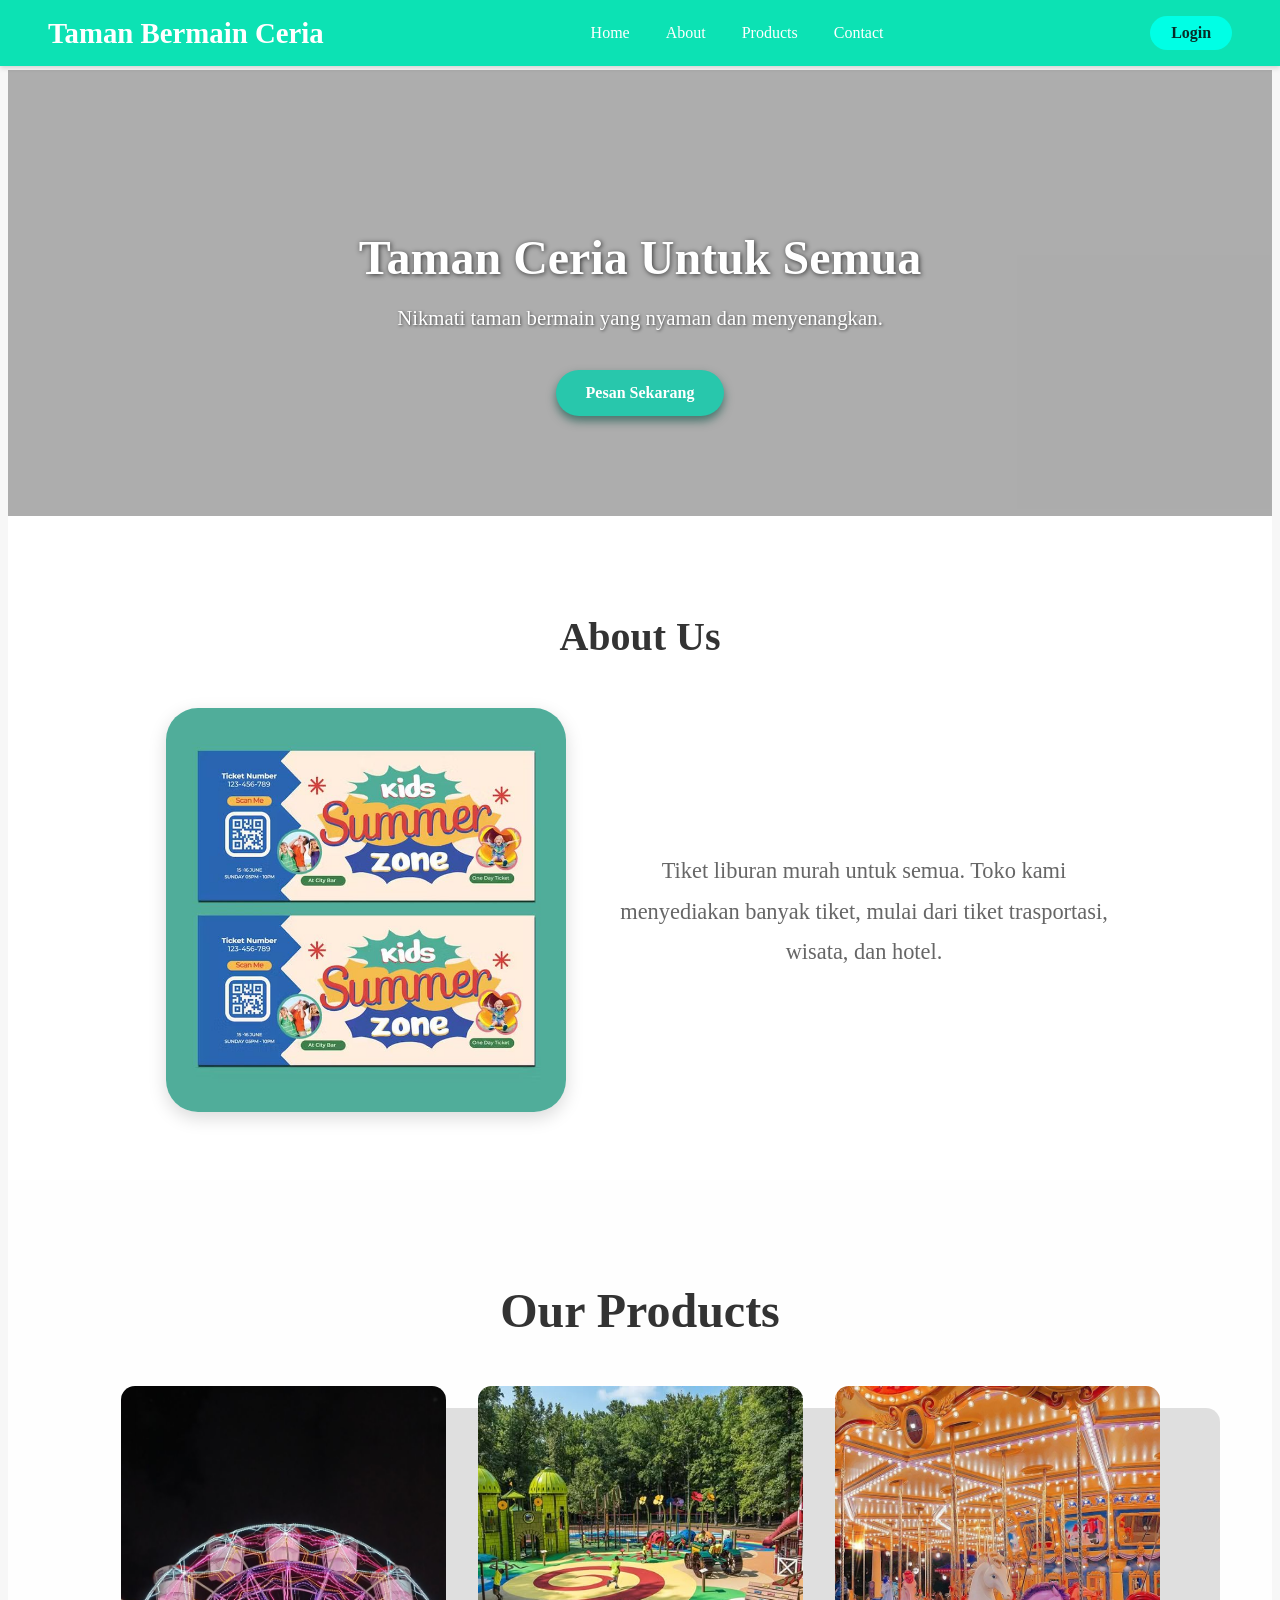
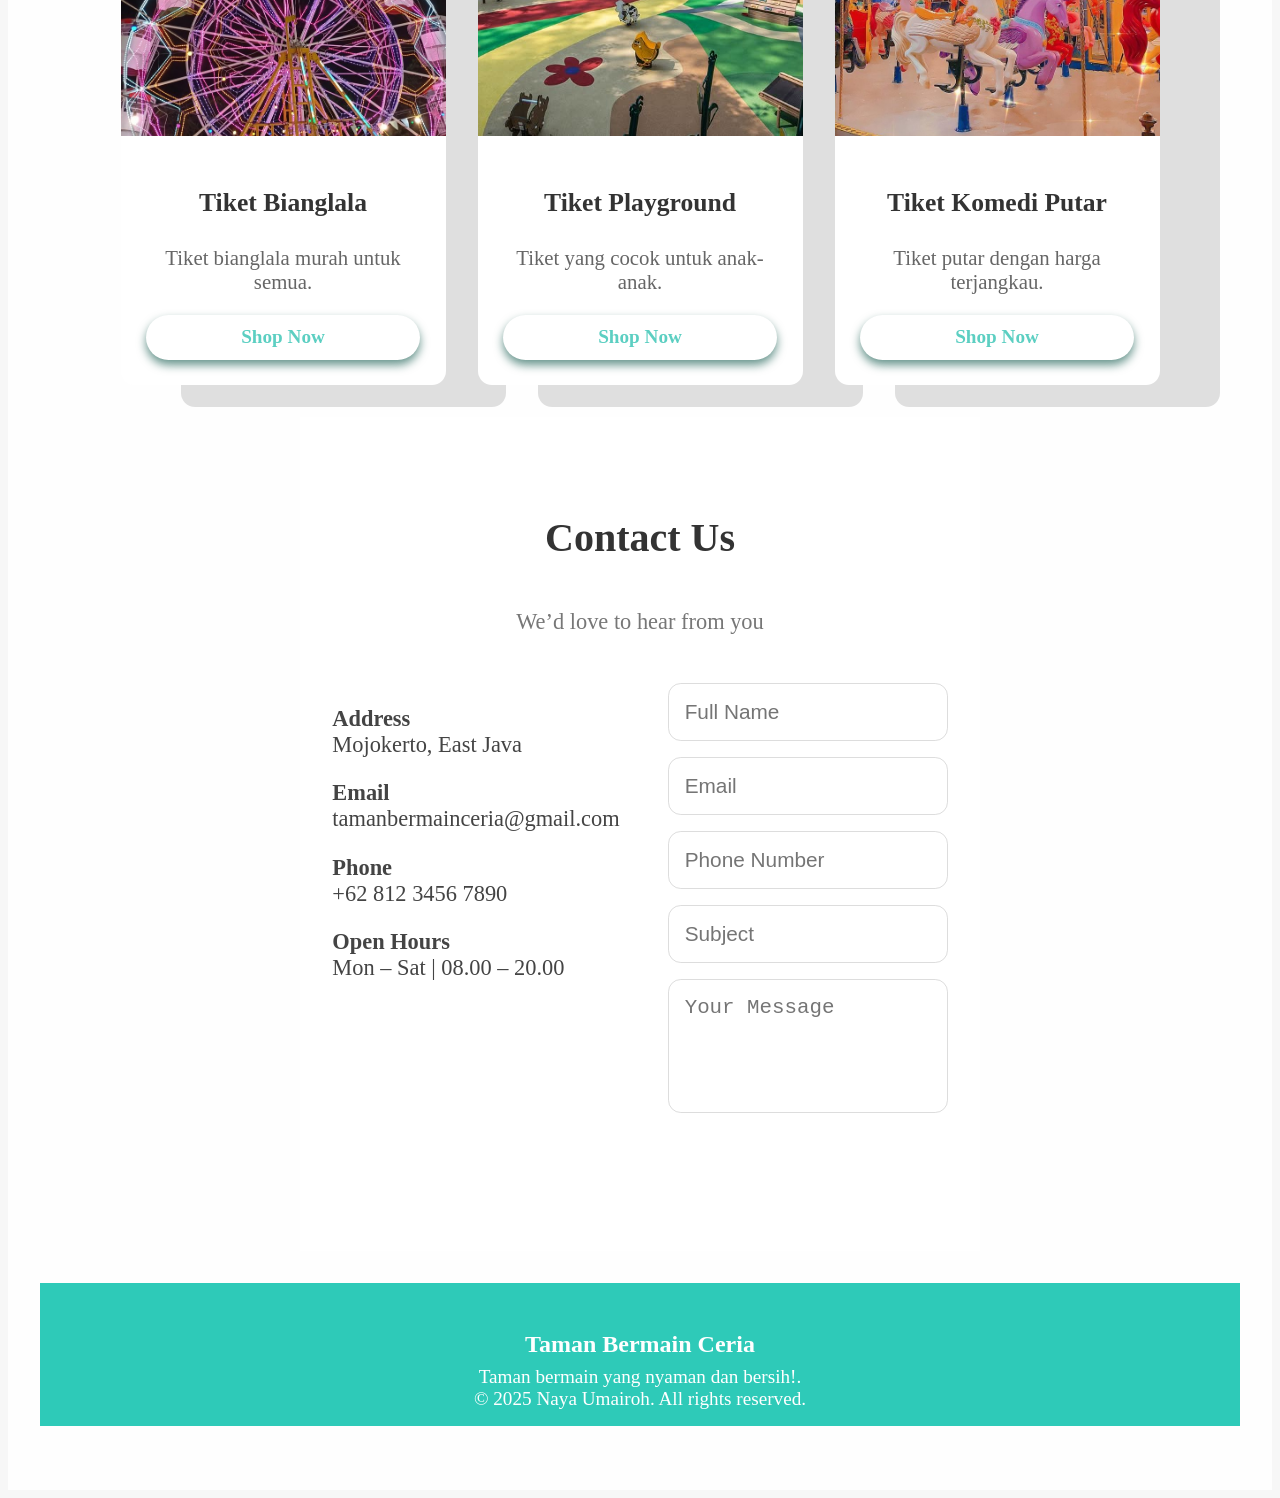
==== index.html @ 051efe82 "Add files via upload" ====
<!DOCTYPE html>
<html lang="id">
<head>
    <meta charset="UTF-8" />
    <meta name="viewport" content="width=device-width, initial-scale=1" />
    <title>Taman Bermain Ceria</title>
    <link rel="stylesheet" href="style.css" />
</head>
<body>

    <!-- NAVBAR -->
    <header class="navbar">
      <div class="logo">Taman Bermain Ceria</div>
      <nav class="nav-menu">
        <a href="#home">Home</a>
        <a href="#about">About</a>
        <a href="#products">Products</a>
        <a href="#contact">Contact</a>
      </nav>
      <a href="#login" class="btn-login">Login</a>
    </header>


    <!-- HERO / LANDING -->
    <section class="hero" id="home">
        <h1>Taman Ceria Untuk Semua</h1>
        <p>Nikmati taman bermain yang nyaman dan menyenangkan.</p>
        <a href="#" class="btn">Pesan Sekarang</a>
    </section>

    

    <!-- ABOUT -->
<section class="about" id="about">
  <h2>About Us</h2>

  <div class="about-container">
    <!-- GAMBAR -->
    <div class="about-image">
      <img src="tiket.jpg" >
    </div>

    <!-- TEKS -->
    <div class="about-text">
      <p>
        Tiket liburan murah untuk semua. Toko kami menyediakan banyak tiket, mulai dari tiket
    trasportasi, wisata, dan hotel. </p>
    </div>
  </div>
</section>


<section class="products" id="products">
  <h2>Our Products</h2>

  <div class="card-container">
    <div class="card">
      <img src="Biang lala.jpg" alt="Crimson Romance">
      <div class="card-content">
        <h3>Tiket Bianglala</h3>
        <p>Tiket bianglala murah untuk semua.</p>
        <a href="#contact" class="btn">Shop Now</a>
      </div>
    </div>

    
    <div class="card">
      <img src="play.jpg" alt="Lily Elegance">
      <div class="card-content">
        <h3>Tiket Playground </h3>
        <p>Tiket yang cocok untuk anak-anak.</p>
        <a href="#contact" class="btn">Shop Now</a>
      </div>
    </div>

    
    <div class="card">
      <img src="kuda.jpg" alt="Pink Petal Bliss">
      <div class="card-content">
        <h3>Tiket Komedi Putar </h3>
        <p>Tiket putar dengan harga terjangkau.</p>
        <a href="#contact" class="btn">Shop Now</a>
      </div>
    </div>

<section class="contact" id="contact">
  <h2>Contact Us</h2>
  <p class="subtitle">We’d love to hear from you</p>

  <div class="contact-container">

    <!-- Info -->
    <div class="contact-info">
      <p><strong>Address</strong><br>Mojokerto, East Java</p>
      <p><strong>Email</strong><br>tamanbermainceria@gmail.com</p>
      <p><strong>Phone</strong><br>+62 812 3456 7890</p>
      <p><strong>Open Hours</strong><br>Mon – Sat | 08.00 – 20.00</p>
    </div>

    <!-- Form -->
<form class="contact-form">
  <input type="text" name="fullname" placeholder="Full Name" required>
  <input type="email" name="email" placeholder="Email" required>
  <input type="tel" name="phone" placeholder="Phone Number">
  <input type="text" name="subject" placeholder="Subject" required>
  <textarea name="message" placeholder="Your Message" required></textarea>
  <button type="submit">Send Message</button>
</form>
  </div>
</section>

<!-- FOOTER -->
<footer class="footer">
  <div class="footer-content">
    <h4>Taman Bermain Ceria</h4>
    <p>Taman bermain yang nyaman dan bersih!.</p>
  </div>

  <p class="copyright">
    © 2025 Naya Umairoh. All rights reserved.
  </p>
</footer>

</body>
</html>
---- style.css ----
Reset dasar dan font */
* {
  margin: 0;
  padding: 0;
  box-sizing: border-box;
}

body {
  font-family: 'Times New Roman', Arial, sans-serif;
  text-align: center;
  background-color: #f7f7f7;
  color: #333;
}

/* NAVBAR */
.navbar {
  position: fixed;
  top: 0; left: 0; right: 0;
  background-color: #0ce2b4;
  display: flex;
  align-items: center;
  justify-content: space-between;
  padding: 1rem 3rem;
  box-shadow: 0 2px 5px rgba(0,0,0,0.15);
  z-index: 999;
}

.logo {
  color: white;
  font-weight: 700;
  font-size: 1.8rem;
}

.nav-menu a {
  color: white;
  text-decoration: none;
  margin: 0 1rem;
  font-weight: 500;
  font-size: 1rem;
  transition: color 0.3s ease;
}

.nav-menu a:hover {
  color:#151817;
}

.btn-login {
  background-color: #00ffe5;
  color: #090a09dc;
  padding: 0.5rem 1.3rem;
  border-radius: 25px;
  font-weight: 600;
  text-decoration: none;
  transition: background-color 0.3s ease, color 0.3s ease;
}

.btn-login:hover {
  background-color: #0d1110;
  color: white;
}

/* ================= ABOUT ================= */
.about{
  padding: 4rem 6%;
  background: #fff;
}

.about h2{
  text-align: center;
  font-size: 2.5rem;
  margin-bottom: 3rem;
}

.about-container{
  display: flex;
  justify-content: center;
  align-items: center;
  gap: 3rem;
  flex-wrap: wrap;
}

.about-image img{
  width: 100%;
  max-width: 400px;
  border-radius: 2rem;
  box-shadow: 0 6px 18px rgba(0,0,0,0.15);
}

.about-text{
  max-width: 500px;
}

.about-text p{
  font-size: 1.4rem;
  color: #666;
  line-height: 1.8;
}


/* HERO */
.hero {
  margin-top: 70px; /* supaya tidak tertutup navbar */
  background-image: url("https://images.unsplash.com/photo-1508804185872-d7badad00f7d");
  background-size: cover;
  background-position: center;
  color: white;
  padding: 120px 20px 100px;
  box-shadow: inset 0 0 0 1000px rgba(0,0,0,0.3);
}

.hero h1 {
  font-size: 3rem;
  margin-bottom: 1rem;
  font-weight: 700;
  text-shadow: 1px 1px 5px rgba(0,0,0,0.7);
}

.hero p {
  font-size: 1.3rem;
  margin-bottom: 2.5rem;
  text-shadow: 1px 1px 3px rgba(0,0,0,0.6);
}

/* Tombol utama */
.btn {
  background-color: #28c7ac;
  color: white;
  padding: 14px 30px;
  border-radius: 30px;
  font-weight: 600;
  text-decoration: none;
  box-shadow: 0 5px 10px rgba(0,77,64,0.6);
  transition: background-color 0.3s ease;
  display: inline-block;
}

.btn:hover {
  background-color: #daece7;
}

/* FEATURES */
.features {
  background-color: white;
  padding: 60px 20px;
  display: flex;
  justify-content: center;
  gap: 2rem;
  flex-wrap: wrap;
}

.box {
  background-color: #e0f2f1;
  border-radius: 12px;
  padding: 30px 20px;
  width: 280px;
  box-shadow: 0 4px 10px rgba(0,0,0,0.1);
  transition: transform 0.3s ease;
}

.box:hover {
  transform: translateY(-8px);
}

.box h3 {
  font-size: 1.5rem;
  margin-bottom: 1rem;
  color: #004d40;
}

.box p {
  font-size: 1rem;
  color: #00695c;
}

/* CTA */
.cta {
  background-color: #004d40;
  color: white;
  padding: 60px 20px;
}

.cta h2 {
  font-size: 2.5rem;
  margin-bottom: 1rem;
}

.cta p {
  font-size: 1.2rem;
  margin-bottom: 2rem;
  max-width: 500px;
  margin-left: auto;
  margin-right: auto;
}

/* ================= PRODUCTS ================= */
.products{
  padding: 4rem 2rem;
  background: #fefefe;
  text-align: center;
}

.products h2{
  font-size: 3rem;
  margin-bottom: 3rem;
}

.card-container{
  display: flex;
  justify-content: center;
  flex-wrap: wrap;
  gap: 2rem;
}

.card{
  width: 325px;
  background: #fff;
  border-radius: 14px;
  overflow: hidden;
  display: flex;
  flex-direction: column;
  box-shadow: 60px 22px rgba(0,0,0,0.12);
  transition: transform 0.2s ease, box-shadow 0.2s ease;
}

.card:hover{
  transform: translateY(-5px);
  box-shadow: 0 12px 28px rgba(0,0,0,0.18);
}

.card img{
  width: 100%;
  height: 350px;
  object-fit: cover;
}

.card-content{
  padding: 1.6rem;
  display: flex;
  flex-direction: column;
  flex: 1;
}

.card-content h3{
  font-size: 1.6rem;
  margin-bottom: 0.5rem;
}

.card-content p{
  font-size: 1.3rem;
  color: #666;
  flex-grow: 1;
}

.card-content .btn{
  margin-top: auto;
  background: var(--pink);
  color: #5ccfc2;
  padding: 0.7rem 1.8rem;
  border-radius: 999px;
  text-decoration: none;
  font-size: 1.2rem;
  transition: 0.3s;
}

.card-content .btn:hover{
  background: black;
}

/* ================= CONTACT ================= */
.contact{
  padding: 4rem 2rem;
  background: #fff;
  text-align: center;
}

.contact h2{
  font-size: 2.5rem;
}

.subtitle{
  font-size: 1.4rem;
  color: #777;
  margin-bottom: 3rem;
}

.contact-container{
  display: flex;
  justify-content: center;
  gap: 3rem;
  flex-wrap: wrap;
}

.contact-info{
  text-align: left;
  font-size: 1.4rem;
  color: #444;
}

.contact-info p{
  margin-bottom: 1.2rem;
}

.contact-form{
  display: flex;
  flex-direction: column;
  width: 280px;
}

.contact-form input,
.contact-form textarea{
  padding: 1rem;
  margin-bottom: 1rem;
  border-radius: 0.8rem;
  border: 1px solid #ddd;
  font-size: 1.3rem;
}

.contact-form textarea{
  resize: none;
  height: 100px;
}

.contact-form button{
  padding: 1rem;
  background: var(--pink);
  color: white;
  border-radius: 999px;
  font-size: 1.4rem;
  border: none;
  cursor: pointer;
}

.contact-form button:hover{
  background: black;
}


.footer{
  background: #333;
  color: white;
  padding: 1.5rem 1rem;
  text-align: center;
}

.footer h4{
  font-family: 'Playfair Display', serif;
  font-size: 1.5rem;
  margin-bottom: 0.5rem;
}

.footer p{
  font-size: 1.2rem;
}

.footer{
  width: 100%;
  background-color: #2ecab8;
  color: white;
  padding: 1rem 0;
  text-align: center;
}

.footer p{
  margin: 0;
  font-size: 1rem;
}

/* ================= RESPONSIVE ================= */
@media (max-width: 768px) {
  .navbar {
    flex-wrap: wrap;
    padding: 1rem 2rem;
    align-items: center;
  }

  .logo {
    flex-basis: 100%;
    font-size: 1.8rem;
    text-align: center;
    margin: 0.5rem 0;
  }

  .nav-menu {
    flex-wrap: wrap;
    gap: 1rem;
    overflow-x: auto;
    justify-content: center;
    flex-grow: 1;
  }

  .nav-menu a {
    font-size: 1.2rem;
    white-space: nowrap;
  }

  .btn-login {
    padding: 0.5rem 1.2rem;
    font-size: 1.2rem;
    margin-top: 0.5rem;
  }
}
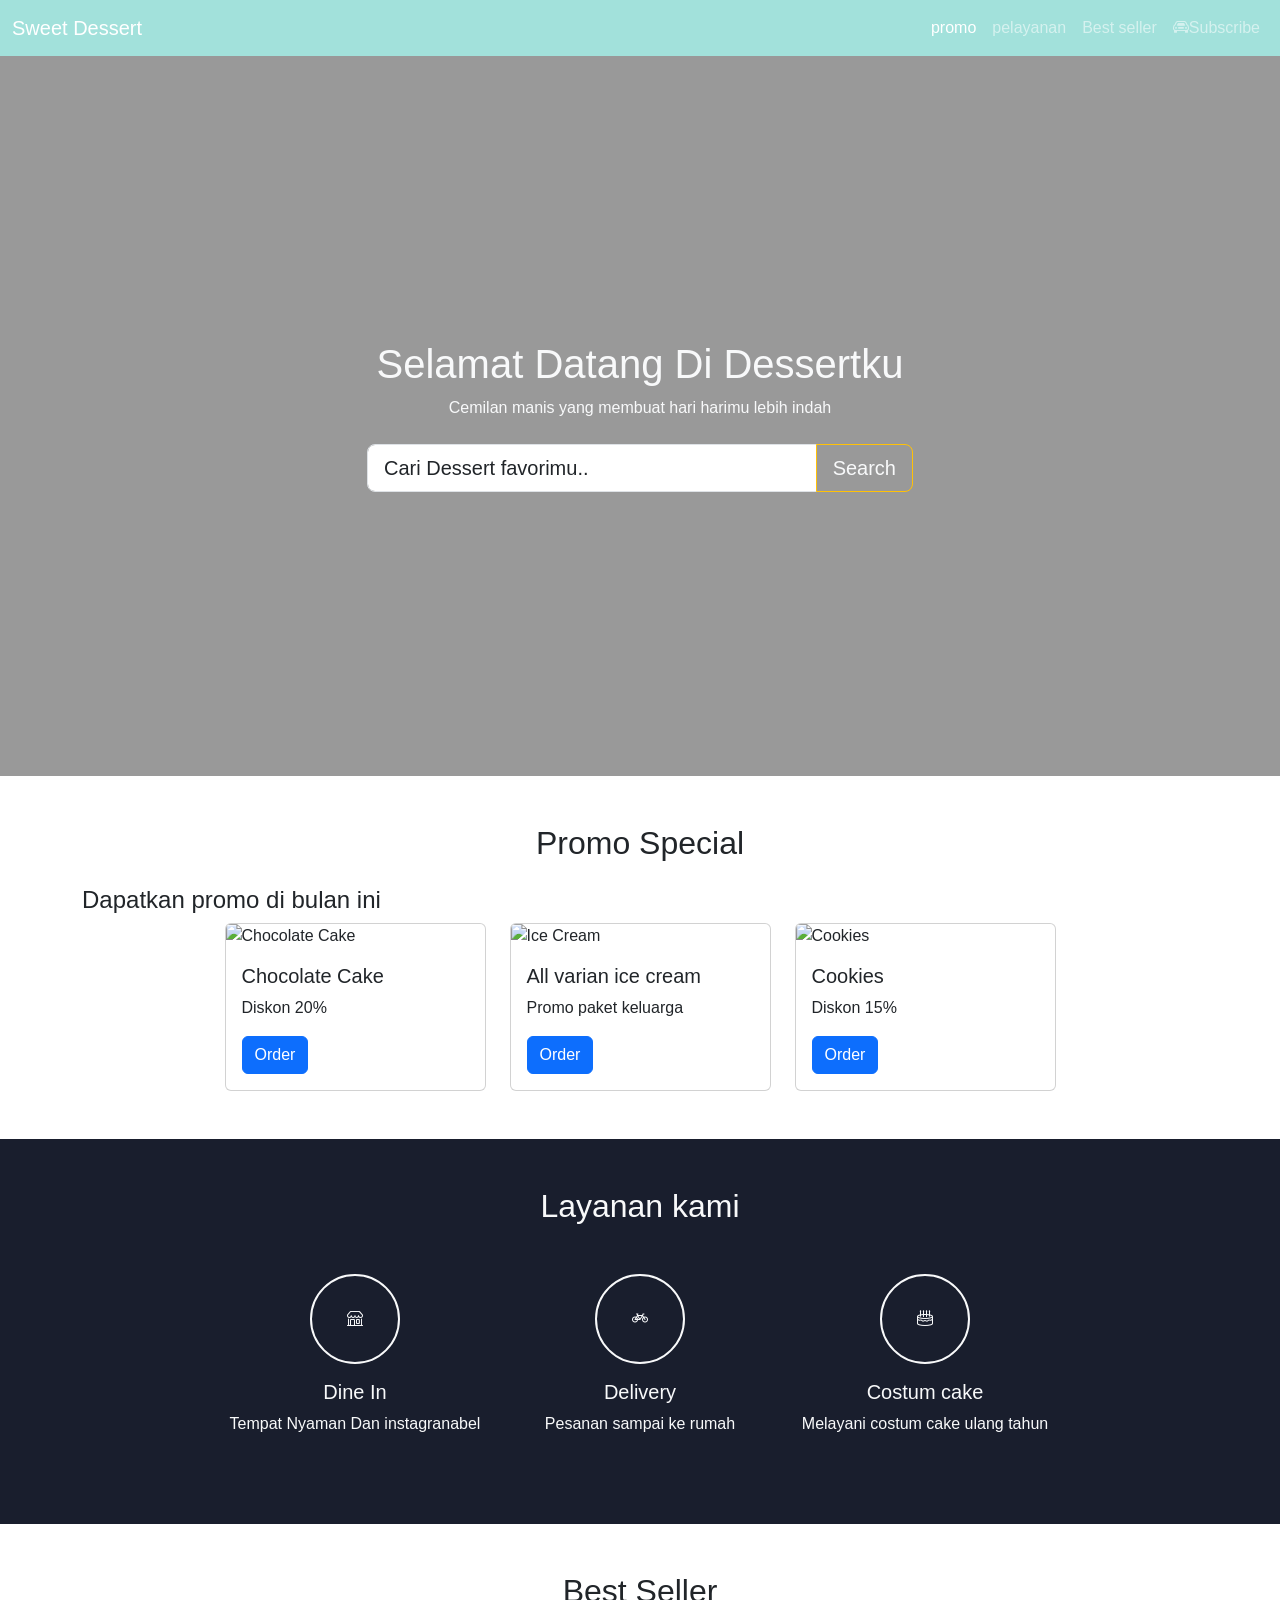
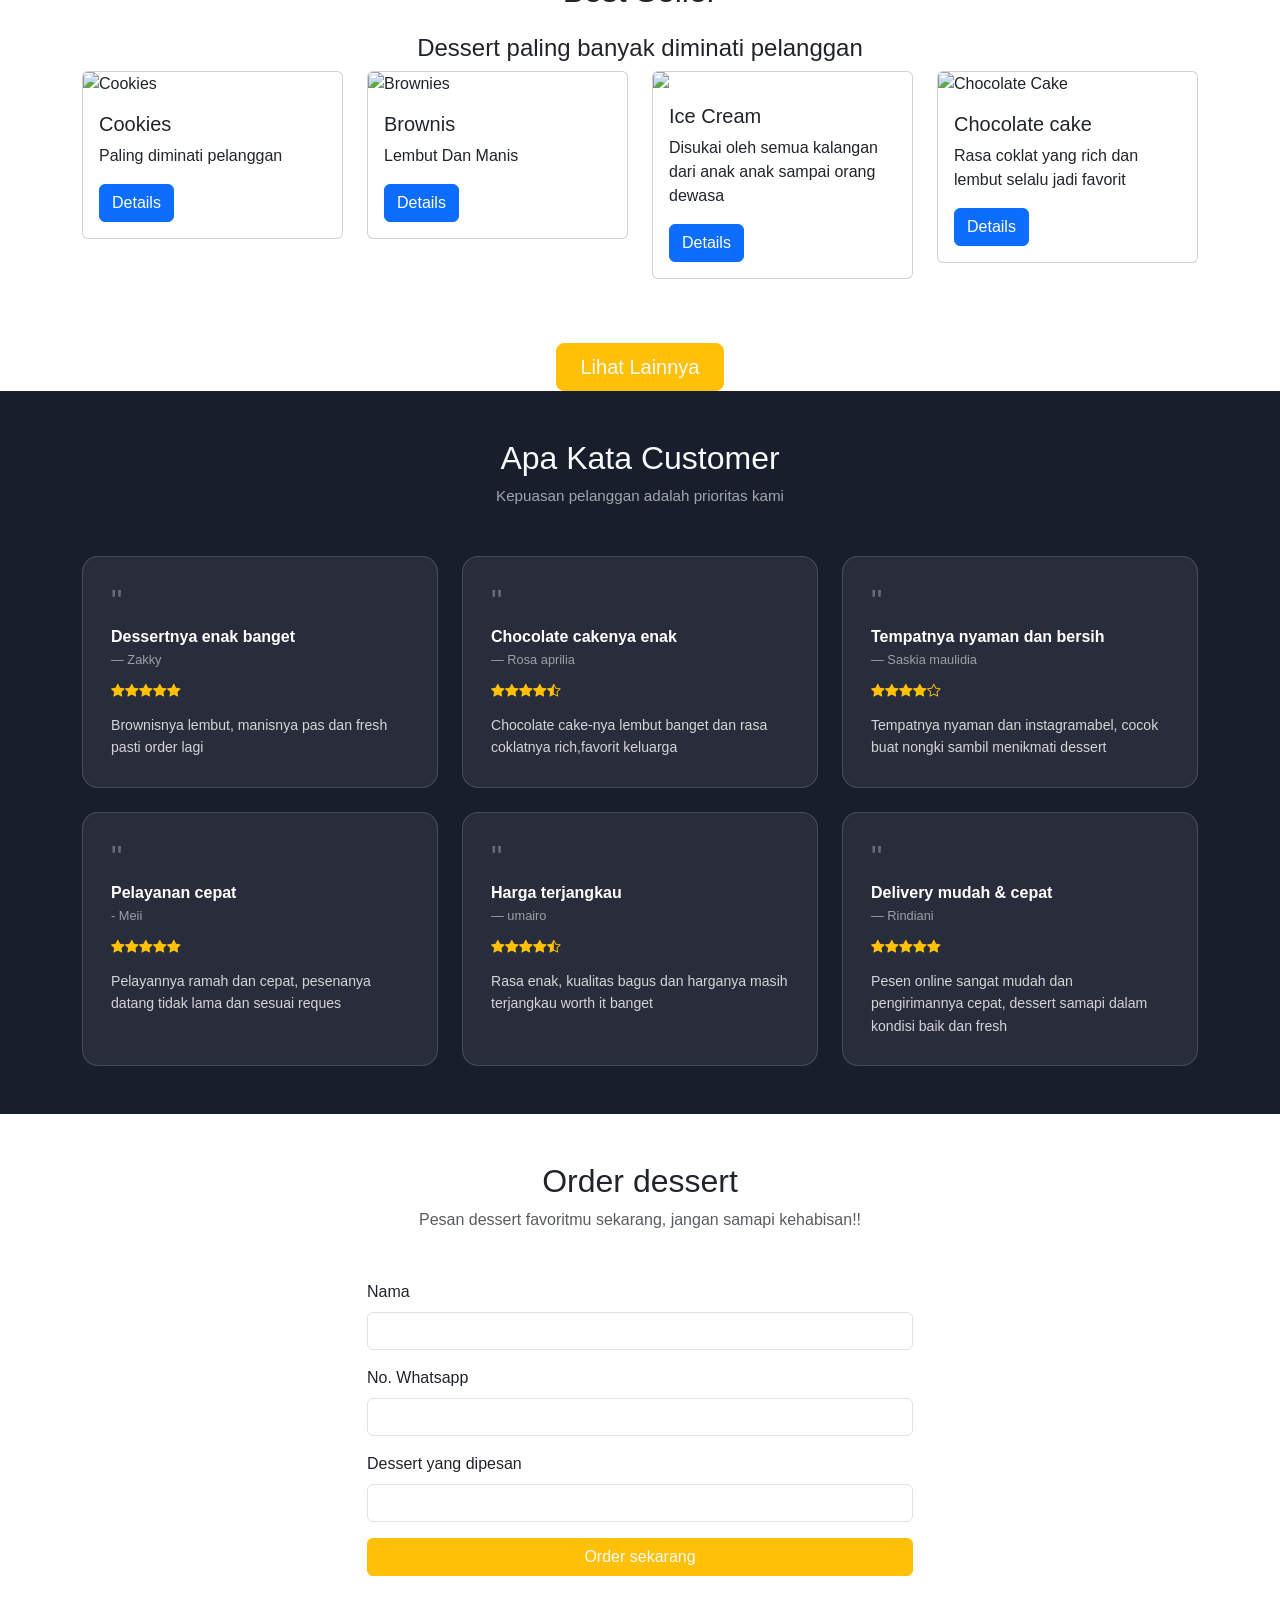
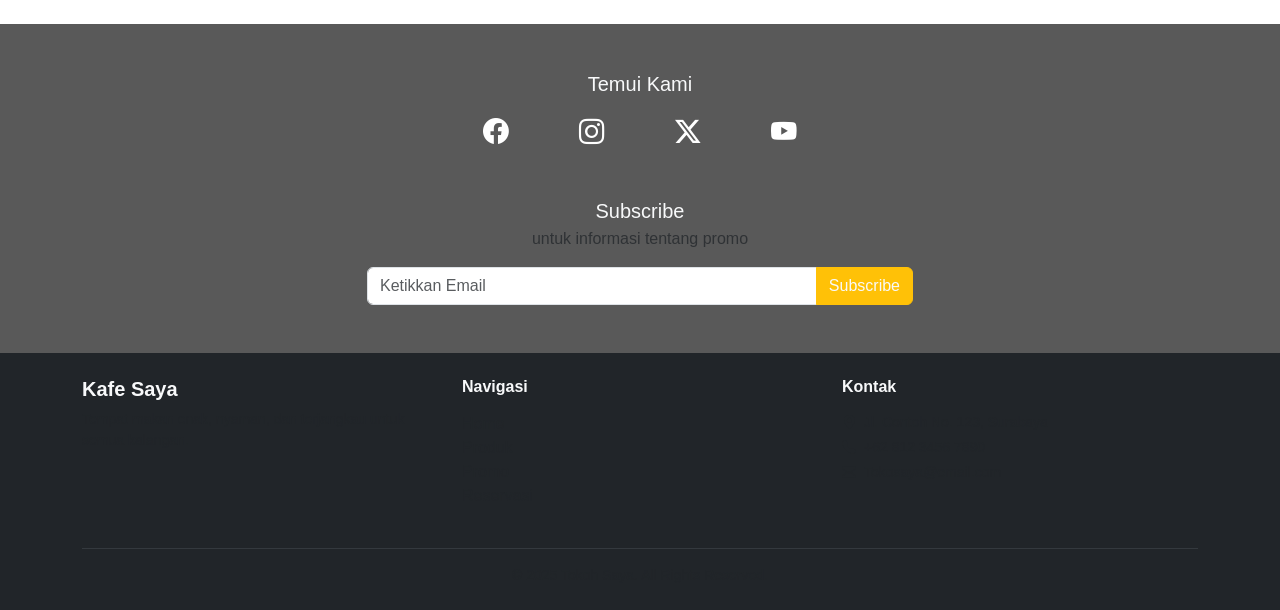
==== commit 581064af: "indeks.html dan gaya.css" ====
--- a/index.html
+++ b/index.html
@@ -1,129 +1,432 @@
-<!DOCTYPE html>
-<html lang="id">
-<head>
-    <meta charset="UTF-8" />
-    <meta name="viewport" content="width=device-width, initial-scale=1" />
-    <title>Taman Bermain Ceria</title>
-    <link rel="stylesheet" href="style.css" />
-</head>
-<body>
-
-    <!-- NAVBAR -->
-    <header class="navbar">
-      <div class="logo">Taman Bermain Ceria</div>
-      <nav class="nav-menu">
-        <a href="#home">Home</a>
-        <a href="#about">About</a>
-        <a href="#products">Products</a>
-        <a href="#contact">Contact</a>
-      </nav>
-      <a href="#login" class="btn-login">Login</a>
-    </header>
-
-
-    <!-- HERO / LANDING -->
-    <section class="hero" id="home">
-        <h1>Taman Ceria Untuk Semua</h1>
-        <p>Nikmati taman bermain yang nyaman dan menyenangkan.</p>
-        <a href="#" class="btn">Pesan Sekarang</a>
-    </section>
-
-    
-
-    <!-- ABOUT -->
-<section class="about" id="about">
-  <h2>About Us</h2>
-
-  <div class="about-container">
-    <!-- GAMBAR -->
-    <div class="about-image">
-      <img src="tiket.jpg" >
-    </div>
-
-    <!-- TEKS -->
-    <div class="about-text">
-      <p>
-        Tiket liburan murah untuk semua. Toko kami menyediakan banyak tiket, mulai dari tiket
-    trasportasi, wisata, dan hotel. </p>
-    </div>
-  </div>
-</section>
-
-
-<section class="products" id="products">
-  <h2>Our Products</h2>
-
-  <div class="card-container">
-    <div class="card">
-      <img src="Biang lala.jpg" alt="Crimson Romance">
-      <div class="card-content">
-        <h3>Tiket Bianglala</h3>
-        <p>Tiket bianglala murah untuk semua.</p>
-        <a href="#contact" class="btn">Shop Now</a>
-      </div>
-    </div>
-
-    
-    <div class="card">
-      <img src="play.jpg" alt="Lily Elegance">
-      <div class="card-content">
-        <h3>Tiket Playground </h3>
-        <p>Tiket yang cocok untuk anak-anak.</p>
-        <a href="#contact" class="btn">Shop Now</a>
-      </div>
-    </div>
-
-    
-    <div class="card">
-      <img src="kuda.jpg" alt="Pink Petal Bliss">
-      <div class="card-content">
-        <h3>Tiket Komedi Putar </h3>
-        <p>Tiket putar dengan harga terjangkau.</p>
-        <a href="#contact" class="btn">Shop Now</a>
-      </div>
-    </div>
-
-<section class="contact" id="contact">
-  <h2>Contact Us</h2>
-  <p class="subtitle">We’d love to hear from you</p>
-
-  <div class="contact-container">
-
-    <!-- Info -->
-    <div class="contact-info">
-      <p><strong>Address</strong><br>Mojokerto, East Java</p>
-      <p><strong>Email</strong><br>tamanbermainceria@gmail.com</p>
-      <p><strong>Phone</strong><br>+62 812 3456 7890</p>
-      <p><strong>Open Hours</strong><br>Mon – Sat | 08.00 – 20.00</p>
-    </div>
-
-    <!-- Form -->
-<form class="contact-form">
-  <input type="text" name="fullname" placeholder="Full Name" required>
-  <input type="email" name="email" placeholder="Email" required>
-  <input type="tel" name="phone" placeholder="Phone Number">
-  <input type="text" name="subject" placeholder="Subject" required>
-  <textarea name="message" placeholder="Your Message" required></textarea>
-  <button type="submit">Send Message</button>
-</form>
-  </div>
-</section>
-
-<!-- FOOTER -->
-<footer class="footer">
-  <div class="footer-content">
-    <h4>Taman Bermain Ceria</h4>
-    <p>Taman bermain yang nyaman dan bersih!.</p>
-  </div>
-
-  <p class="copyright">
-    © 2025 Naya Umairoh. All rights reserved.
-  </p>
-</footer>
-
-</body>
-</html>
-
-
-
-    +<!DOCTYPE html>
+<html lang="en">
+<head>
+    <meta charset="UTF-8">
+    <title>Sweet Dessert</title>
+
+    <!-- Bootstrap CSS ONLINE -->
+    <link href="https://cdn.jsdelivr.net/npm/bootstrap@5.3.2/dist/css/bootstrap.min.css" rel="stylesheet">
+
+    <!-- Bootstrap Icons -->
+    <link href="https://cdn.jsdelivr.net/npm/bootstrap-icons@1.11.3/font/bootstrap-icons.min.css" rel="stylesheet">
+
+    <!-- CSS sendiri -->
+    <link rel="stylesheet" href="style.css">
+</head>
+<body>
+
+<!-- NAVBAR -->
+<nav class="navbar navbar-expand-lg navbar-dark main-color">
+    <div class="container-fluid">
+        <a class="navbar-brand me-auto" href="#">Sweet Dessert</a>
+
+        <button class="navbar-toggler" type="button" data-bs-toggle="collapse"
+            data-bs-target="#navbarNav">
+            <span class="navbar-toggler-icon"></span>
+        </button>
+
+        <div class="collapse navbar-collapse" id="navbarNav">
+            <ul class="navbar-nav ms-auto">
+                <li class="nav-item">
+                    <a class="nav-link active" href="#">promo</a>
+                </li>
+                <li class="nav-item">
+                    <a class="nav-link" href="#">pelayanan</a>
+                </li>
+                <li class="nav-item">
+                    <a class="nav-link" href="#">Best seller</a>
+                </li>
+                <li class="nav-item">
+                    <a class="nav-link" href="#">
+                        <i class="bi bi-car-front"></i>Subscribe
+                    </a>
+                </li>
+            </ul>
+        </div>
+    </div>
+</nav>
+
+<!-- Banner -->
+<div class="container-fluid banner d-flex align-items-center">
+    <div class="container text-center">
+        <h1 class="text-light">Selamat Datang Di Dessertku </h1>
+        <p class="text-light mb-4">Cemilan manis yang membuat hari harimu lebih indah</p>
+
+        <!-- Input Group -->
+        <div class="row justify-content-center">
+            <div class="col-md-6">
+                <div class="input-group input-group-lg">
+                    <select class="form-control">
+                        <option selected>Cari Dessert favorimu..</option>
+                        <option>Cake</option>
+                        <option>Ice cream</option>
+                        <option>Brownis</option>
+                        <option>Cookies</option>
+                    </select>
+                    <button class="btn btn-outline-warning text-light" type="button">
+                        Search
+                    </button>
+                </div>
+            </div>
+        </div>
+    </div>
+</div>
+<!-- PROMO -->
+<div class="container-fluid py-5">
+    <div class="container">
+        <h2 class="text-center mb-4">Promo Special</h2>
+        <h4 class="PROMO">Dapatkan promo di bulan ini</h4>
+
+        <div class="row justify-content-center">
+
+            <!-- CAKE -->
+            <div class="col-md-3">
+                <div class="card">
+                   <img src="https://images.unsplash.com/photo-1578985545062-69928b1d9587?auto=format&fit=crop&w=400&q=80" class="card-img-top" alt="Chocolate Cake">
+                    <div class="card-body">
+                        <h5 class="card-title">Chocolate Cake</h5>
+                        <p class="card-text">Diskon 20%</p>
+                        <a href="#" class="btn btn-primary">Order</a>
+                    </div>
+                </div>
+            </div>
+
+            <!-- ICE CREAM -->
+            <div class="col-md-3">
+                <div class="card">
+                    <img src="https://images.unsplash.com/photo-1563805042-7684c019e1cb?auto=format&fit=crop&w=400&q=80" class="card-img-top" alt="Ice Cream">
+                    <div class="card-body">
+                        <h5 class="card-title">All varian ice cream</h5>
+                        <p class="card-text">Promo paket keluarga</p>
+                        <a href="#" class="btn btn-primary">Order</a>
+                    </div>
+                </div>
+            </div>
+
+            <!-- COOKIES -->
+            <div class="col-md-3">
+                <div class="card">
+                    <img src="https://images.unsplash.com/photo-1499636136210-6f4ee915583e?auto=format&fit=crop&w=400&q=80" class="card-img-top" alt="Cookies">
+                    <div class="card-body">
+                        <h5 class="card-title">Cookies</h5>
+                        <p class="card-text">Diskon 15%</p>
+                        <a href="#" class="btn btn-primary">Order</a>
+                    </div>
+                </div>
+            </div>
+
+        </div>
+    </div>
+</div>
+<!--Section pelayanan-->
+<div class="container-fluid py-5 pelayanan">
+    <div class="container">
+        <h2 class="text-center text-light mb-5">Layanan kami</h2>
+
+        <div class="row justify-content-center text-center text-light">
+
+            <!-- Dine -->
+            <div class="col-sm-6 col-lg-3 mb-4 pelayanan-content">
+                <div class="d-flex justify-content-center mb-3">
+                    <div class="icon-circle rounded-circle d-flex align-items-center justify-content-center border border-light border-2">
+                        <i class="bi bi-shop"></i>
+                    </div>
+                </div>
+                <h5 class="text-light">Dine In</h5>
+                <p class="text-light">Tempat Nyaman Dan instagranabel</p>
+            </div>
+
+            <!-- Delivery -->
+            <div class="col-sm-6 col-lg-3 mb-4 pelayanan-content">
+                <div class="d-flex justify-content-center mb-3">
+                    <div class="icon-circle rounded-circle d-flex align-items-center justify-content-center border border-light border-2">
+                        <i class="bi bi-bicycle"></i>
+                    </div>
+                </div>
+                <h5 class="text-light">Delivery</h5>
+                <p class="text-light">Pesanan sampai ke rumah</p>
+            </div>
+
+            <!-- Costum -->
+            <div class="col-sm-6 col-lg-3 mb-4 pelayanan-content">
+                <div class="d-flex justify-content-center mb-3">
+                    <div class="icon-circle rounded-circle d-flex align-items-center justify-content-center border border-light border-2">
+                        <i class="bi bi-cake2"></i>
+                    </div>
+                </div>
+                <h5 class="text-light">Costum cake</h5>
+                <p class="text-light">Melayani costum cake ulang tahun</p>
+            </div>
+
+        </div>
+    </div>
+</div>
+<!-- BEST SELLER -->
+<div class="container-fluid py-5">
+    <div class="container">
+        <h2 class="text-center mb-4">Best Seller</h2>
+        <h4 style="text-align:center;">Dessert paling banyak diminati pelanggan</h4>
+
+        <div class="row justify-content-center">
+
+            <!-- 1 -->
+            <div class="col-md-3">
+                <div class="card">
+                   <img src="https://images.unsplash.com/photo-1558961363-fa8fdf82db35?auto=format&fit=crop&w=400&q=80" class="card-img-top" alt="Cookies">
+                    <div class="card-body">
+                        <h5 class="card-title">Cookies</h5>
+                        <p class="card-text">Paling diminati pelanggan</p>
+                        <a href="#" class="btn btn-primary">Details</a>
+                    </div>
+                </div>
+            </div>
+
+            <!-- 2 -->
+            <div class="col-md-3">
+                <div class="card">
+                    <img src="https://images.unsplash.com/photo-1590841609987-4ac211afdde1?w=400" class="card-img-top" alt="Brownies">
+                    <div class="card-body">
+                        <h5 class="card-title">Brownis</h5>
+                        <p class="card-text">Lembut Dan Manis</p>
+                        <a href="#" class="btn btn-primary">Details</a>
+                    </div>
+                </div>
+            </div>
+
+            <!-- 3 -->
+            <div class="col-md-3">
+                <div class="card">
+                    <img src="https://images.unsplash.com/photo-1563805042-7684c019e1cb?auto=format&fit=crop&w=400&q=80" class="card-img-top">
+                    <div class="card-body">
+                        <h5 class="card-title">Ice Cream</h5>
+                        <p class="card-text">Disukai oleh semua kalangan dari anak anak sampai orang dewasa</p>
+                        <a href="#" class="btn btn-primary">Details</a>
+                    </div>
+                </div>
+            </div>
+
+            <!-- 4 -->
+            <div class="col-md-3">
+                <div class="card">
+                    <img src="https://images.unsplash.com/photo-1578985545062-69928b1d9587?w=400" class="card-img-top" alt="Chocolate Cake">
+                    <div class="card-body text-
+                    <div class="card-body">
+                        <h5 class="card-title">Chocolate cake</h5>
+                        <p class="card-text">Rasa coklat yang rich dan lembut selalu jadi favorit</p>
+                        <a href="#" class="btn btn-primary">Details</a>
+                    </div>
+                </div>
+            </div>
+
+        </div>
+    </div>
+</div>
+<!-- Tombol -->
+        <div class="text-center mt-3">
+            <button class="btn btn-warning btn-lg text-light px-4">Lihat Lainnya</button>
+        </div>
+
+    </div>
+</div>
+
+<div class="container-fluid py-5 testimony">
+    <div class="container">
+        <h2 class="text-center text-light mb-2">Apa Kata Customer</h2>
+        <p class="text-center mb-5" style="color: rgba(255,255,255,0.6); font-size: 0.95rem;">Kepuasan pelanggan adalah prioritas kami</p>
+
+        <div class="row g-4">
+
+            <!-- Card 1 -->
+            <div class="col-sm-6 col-lg-4">
+                <div class="testimony-card">
+                    <div class="quote-icon">"</div>
+                    <h5>Dessertnya enak banget</h5>
+                    <div class="author">— Zakky</div>
+                    <div class="stars">
+                        <i class="bi bi-star-fill"></i><i class="bi bi-star-fill"></i><i class="bi bi-star-fill"></i><i class="bi bi-star-fill"></i><i class="bi bi-star-fill"></i>
+                    </div>
+                    <p>Brownisnya lembut, manisnya pas dan fresh pasti order lagi</p>
+                </div>
+            </div>
+
+            <!-- Card 2 -->
+            <div class="col-sm-6 col-lg-4">
+                <div class="testimony-card">
+                    <div class="quote-icon">"</div>
+                    <h5>Chocolate cakenya enak</h5>
+                    <div class="author">— Rosa aprilia</div>
+                    <div class="stars">
+                        <i class="bi bi-star-fill"></i><i class="bi bi-star-fill"></i><i class="bi bi-star-fill"></i><i class="bi bi-star-fill"></i><i class="bi bi-star-half"></i>
+                    </div>
+                    <p>Chocolate cake-nya lembut banget dan rasa coklatnya rich,favorit keluarga</p>
+                </div>
+            </div>
+
+            <!-- Card 3 -->
+            <div class="col-sm-6 col-lg-4">
+                <div class="testimony-card">
+                    <div class="quote-icon">"</div>
+                    <h5>Tempatnya nyaman dan bersih</h5>
+                    <div class="author">— Saskia maulidia</div>
+                    <div class="stars">
+                        <i class="bi bi-star-fill"></i><i class="bi bi-star-fill"></i><i class="bi bi-star-fill"></i><i class="bi bi-star-fill"></i><i class="bi bi-star"></i>
+                    </div>
+                    <p>Tempatnya nyaman dan instagramabel, cocok buat nongki sambil menikmati dessert</p>
+                </div>
+            </div>
+
+            <!-- Card 4 -->
+            <div class="col-sm-6 col-lg-4">
+                <div class="testimony-card">
+                    <div class="quote-icon">"</div>
+                    <h5>Pelayanan cepat</h5>
+                    <div class="author">- Meii</div>
+                    <div class="stars">
+                        <i class="bi bi-star-fill"></i><i class="bi bi-star-fill"></i><i class="bi bi-star-fill"></i><i class="bi bi-star-fill"></i><i class="bi bi-star-fill"></i>
+                    </div>
+                    <p>Pelayannya ramah dan cepat, pesenanya datang tidak lama dan sesuai reques</p>
+                </div>
+            </div>
+
+            <!-- Card 5 -->
+            <div class="col-sm-6 col-lg-4">
+                <div class="testimony-card">
+                    <div class="quote-icon">"</div>
+                    <h5>Harga terjangkau</h5>
+                    <div class="author">— umairo</div>
+                    <div class="stars">
+                        <i class="bi bi-star-fill"></i><i class="bi bi-star-fill"></i><i class="bi bi-star-fill"></i><i class="bi bi-star-fill"></i><i class="bi bi-star-half"></i>
+                    </div>
+                    <p>Rasa enak, kualitas bagus dan harganya masih terjangkau worth it banget</p>
+                </div>
+            </div>
+
+            <!-- Card 6 -->
+            <div class="col-sm-6 col-lg-4">
+                <div class="testimony-card">
+                    <div class="quote-icon">"</div>
+                    <h5>Delivery mudah & cepat</h5>
+                    <div class="author">— Rindiani</div>
+                    <div class="stars">
+                        <i class="bi bi-star-fill"></i><i class="bi bi-star-fill"></i><i class="bi bi-star-fill"></i><i class="bi bi-star-fill"></i><i class="bi bi-star-fill"></i>
+                    </div>
+                    <p>Pesen online sangat mudah dan pengirimannya cepat, dessert samapi dalam kondisi baik dan fresh</p>
+                </div>
+            </div>
+        </div>
+    </div>
+</div>
+
+<div class="container-fluid py-5">
+    <div class="container">
+
+        <h2 class="text-center mb-2">Order dessert</h2>
+        <p class="text-center text-muted mb-5">Pesan dessert favoritmu sekarang, jangan samapi kehabisan!!</p>
+
+        <div class="row justify-content-center">
+            <div class="col-md-6">
+
+                <div class="mb-3">
+                    <label class="form-label">Nama</label>
+                    <input type="text" class="form-control">
+                </div>
+
+                <div class="mb-3">
+                    <label class="form-label">No. Whatsapp</label>
+                    <input type="text" class="form-control">
+                </div>
+
+                <div class="mb-3">
+                    <label class="form-label">Dessert yang dipesan</label>
+                    <input type="text" class="form-control">
+                </div>
+
+                <div class="d-grid">
+                    <button class="btn btn-warning text-light">Order sekarang</button>
+                </div>
+
+            </div>
+        </div>
+
+    </div>
+</div>
+<!-- SECTION FOOTER -->
+<div class="container-fluid py-5 footer">
+    <div class="container">
+
+       
+        <h5 class="text-center text-light mb-3">Temui Kami</h5>
+
+        <div class="d-flex justify-content-center mb-5" style="gap: 70px">
+            <a href="https://facebook.com/username" target="_blank" class="social-icon">
+                <i class="bi bi-facebook"></i>
+            </a>
+            <a href="https://instagram.com/username" target="_blank" class="social-icon">
+                <i class="bi bi-instagram"></i>
+            </a>
+            <a href="https://twitter.com/username" target="_blank" class="social-icon">
+                <i class="bi bi-twitter-x"></i>
+            </a>
+            <a href="https://youtube.com/@username" target="_blank" class="social-icon">
+                <i class="bi bi-youtube"></i>
+            </a>
+        </div>
+ <!-- Subscribe -->
+        <h5 class="text-center text-light mb-1">Subscribe</h5>
+        <p class="text-center text-muted mb-3">untuk informasi tentang promo</p>
+
+        <div class="row justify-content-center">
+            <div class="col-md-6">
+                <div class="input-group">
+                    <input type="email" class="form-control" placeholder="Ketikkan Email">
+                    <button class="btn btn-warning text-light">Subscribe</button>
+                </div>
+            </div>
+        </div>
+
+    </div>
+</div>
+
+
+<footer class="bg-dark text-light py-4">
+    <div class="container">
+
+        <div class="row text-center text-md-start">
+
+            <div class="col-md-4 mb-3 mb-md-0">
+                <h5 class="fw-bold">Kafe Saya</h5>
+                <p class="text-muted small">Tempat makan enak, nyaman, dan terjangkau untuk semua kalangan.</p>
+            </div>
+
+            <div class="col-md-4 mb-3 mb-md-0">
+                <h6 class="fw-bold mb-3">Navigasi</h6>
+                <ul class="list-unstyled">
+                    <li><a href="#" class="text-muted text-decoration-none">Home</a></li>
+                    <li><a href="#" class="text-muted text-decoration-none">Produk</a></li>
+                    <li><a href="#" class="text-muted text-decoration-none">Promo</a></li>
+                    <li><a href="#" class="text-muted text-decoration-none">Reservasi</a></li>
+                </ul>
+            </div>
+            
+            <div class="col-md-4">
+                <h6 class="fw-bold mb-3">Kontak</h6>
+                <ul class="list-unstyled text-muted small">
+                    <li class="mb-1"><i class="bi bi-geo-alt-fill me-2"></i>Jl. Contoh No. 123, Surabaya</li>
+                    <li class="mb-1"><i class="bi bi-telephone-fill me-2"></i>+62 812 3456 7890</li>
+                    <li><i class="bi bi-envelope-fill me-2"></i>Tokosaya@email.com</li>
+                </ul>
+            </div>
+        </div>
+        <hr class="border-secondary mt-4 mb-3">
+        <p class="text-center text-muted small mb-0">
+            &copy; 2025 Tokoh Saya. All Rights Reserved.
+        </p>
+    </div>
+</footer>
+
+
+<!-- Bootstrap JS -->
+<script src="https://cdn.jsdelivr.net/npm/bootstrap@5.3.2/dist/js/bootstrap.bundle.min.js"></script>
+
+</body>
+</html>
--- a/style.css
+++ b/style.css
@@ -1,401 +1,158 @@
- Reset dasar dan font */
-* {
-  margin: 0;
-  padding: 0;
-  box-sizing: border-box;
-}
-
-body {
-  font-family: 'Times New Roman', Arial, sans-serif;
-  text-align: center;
-  background-color: #f7f7f7;
-  color: #333;
-}
-
-/* NAVBAR */
-.navbar {
-  position: fixed;
-  top: 0; left: 0; right: 0;
-  background-color: #0ce2b4;
-  display: flex;
-  align-items: center;
-  justify-content: space-between;
-  padding: 1rem 3rem;
-  box-shadow: 0 2px 5px rgba(0,0,0,0.15);
-  z-index: 999;
-}
-
-.logo {
-  color: white;
-  font-weight: 700;
-  font-size: 1.8rem;
-}
-
-.nav-menu a {
-  color: white;
-  text-decoration: none;
-  margin: 0 1rem;
-  font-weight: 500;
-  font-size: 1rem;
-  transition: color 0.3s ease;
-}
-
-.nav-menu a:hover {
-  color:#151817;
-}
-
-.btn-login {
-  background-color: #00ffe5;
-  color: #090a09dc;
-  padding: 0.5rem 1.3rem;
-  border-radius: 25px;
-  font-weight: 600;
-  text-decoration: none;
-  transition: background-color 0.3s ease, color 0.3s ease;
-}
-
-.btn-login:hover {
-  background-color: #0d1110;
-  color: white;
-}
-
-/* ================= ABOUT ================= */
-.about{
-  padding: 4rem 6%;
-  background: #fff;
-}
-
-.about h2{
-  text-align: center;
-  font-size: 2.5rem;
-  margin-bottom: 3rem;
-}
-
-.about-container{
-  display: flex;
-  justify-content: center;
-  align-items: center;
-  gap: 3rem;
-  flex-wrap: wrap;
-}
-
-.about-image img{
-  width: 100%;
-  max-width: 400px;
-  border-radius: 2rem;
-  box-shadow: 0 6px 18px rgba(0,0,0,0.15);
-}
-
-.about-text{
-  max-width: 500px;
-}
-
-.about-text p{
-  font-size: 1.4rem;
-  color: #666;
-  line-height: 1.8;
-}
-
-
-/* HERO */
-.hero {
-  margin-top: 70px; /* supaya tidak tertutup navbar */
-  background-image: url("https://images.unsplash.com/photo-1508804185872-d7badad00f7d");
-  background-size: cover;
-  background-position: center;
-  color: white;
-  padding: 120px 20px 100px;
-  box-shadow: inset 0 0 0 1000px rgba(0,0,0,0.3);
-}
-
-.hero h1 {
-  font-size: 3rem;
-  margin-bottom: 1rem;
-  font-weight: 700;
-  text-shadow: 1px 1px 5px rgba(0,0,0,0.7);
-}
-
-.hero p {
-  font-size: 1.3rem;
-  margin-bottom: 2.5rem;
-  text-shadow: 1px 1px 3px rgba(0,0,0,0.6);
-}
-
-/* Tombol utama */
-.btn {
-  background-color: #28c7ac;
-  color: white;
-  padding: 14px 30px;
-  border-radius: 30px;
-  font-weight: 600;
-  text-decoration: none;
-  box-shadow: 0 5px 10px rgba(0,77,64,0.6);
-  transition: background-color 0.3s ease;
-  display: inline-block;
-}
-
-.btn:hover {
-  background-color: #daece7;
-}
-
-/* FEATURES */
-.features {
-  background-color: white;
-  padding: 60px 20px;
-  display: flex;
-  justify-content: center;
-  gap: 2rem;
-  flex-wrap: wrap;
-}
-
-.box {
-  background-color: #e0f2f1;
-  border-radius: 12px;
-  padding: 30px 20px;
-  width: 280px;
-  box-shadow: 0 4px 10px rgba(0,0,0,0.1);
-  transition: transform 0.3s ease;
-}
-
-.box:hover {
-  transform: translateY(-8px);
-}
-
-.box h3 {
-  font-size: 1.5rem;
-  margin-bottom: 1rem;
-  color: #004d40;
-}
-
-.box p {
-  font-size: 1rem;
-  color: #00695c;
-}
-
-/* CTA */
-.cta {
-  background-color: #004d40;
-  color: white;
-  padding: 60px 20px;
-}
-
-.cta h2 {
-  font-size: 2.5rem;
-  margin-bottom: 1rem;
-}
-
-.cta p {
-  font-size: 1.2rem;
-  margin-bottom: 2rem;
-  max-width: 500px;
-  margin-left: auto;
-  margin-right: auto;
-}
-
-/* ================= PRODUCTS ================= */
-.products{
-  padding: 4rem 2rem;
-  background: #fefefe;
-  text-align: center;
-}
-
-.products h2{
-  font-size: 3rem;
-  margin-bottom: 3rem;
-}
-
-.card-container{
-  display: flex;
-  justify-content: center;
-  flex-wrap: wrap;
-  gap: 2rem;
-}
-
-.card{
-  width: 325px;
-  background: #fff;
-  border-radius: 14px;
-  overflow: hidden;
-  display: flex;
-  flex-direction: column;
-  box-shadow: 60px 22px rgba(0,0,0,0.12);
-  transition: transform 0.2s ease, box-shadow 0.2s ease;
-}
-
-.card:hover{
-  transform: translateY(-5px);
-  box-shadow: 0 12px 28px rgba(0,0,0,0.18);
-}
-
-.card img{
-  width: 100%;
-  height: 350px;
-  object-fit: cover;
-}
-
-.card-content{
-  padding: 1.6rem;
-  display: flex;
-  flex-direction: column;
-  flex: 1;
-}
-
-.card-content h3{
-  font-size: 1.6rem;
-  margin-bottom: 0.5rem;
-}
-
-.card-content p{
-  font-size: 1.3rem;
-  color: #666;
-  flex-grow: 1;
-}
-
-.card-content .btn{
-  margin-top: auto;
-  background: var(--pink);
-  color: #5ccfc2;
-  padding: 0.7rem 1.8rem;
-  border-radius: 999px;
-  text-decoration: none;
-  font-size: 1.2rem;
-  transition: 0.3s;
-}
-
-.card-content .btn:hover{
-  background: black;
-}
-
-/* ================= CONTACT ================= */
-.contact{
-  padding: 4rem 2rem;
-  background: #fff;
-  text-align: center;
-}
-
-.contact h2{
-  font-size: 2.5rem;
-}
-
-.subtitle{
-  font-size: 1.4rem;
-  color: #777;
-  margin-bottom: 3rem;
-}
-
-.contact-container{
-  display: flex;
-  justify-content: center;
-  gap: 3rem;
-  flex-wrap: wrap;
-}
-
-.contact-info{
-  text-align: left;
-  font-size: 1.4rem;
-  color: #444;
-}
-
-.contact-info p{
-  margin-bottom: 1.2rem;
-}
-
-.contact-form{
-  display: flex;
-  flex-direction: column;
-  width: 280px;
-}
-
-.contact-form input,
-.contact-form textarea{
-  padding: 1rem;
-  margin-bottom: 1rem;
-  border-radius: 0.8rem;
-  border: 1px solid #ddd;
-  font-size: 1.3rem;
-}
-
-.contact-form textarea{
-  resize: none;
-  height: 100px;
-}
-
-.contact-form button{
-  padding: 1rem;
-  background: var(--pink);
-  color: white;
-  border-radius: 999px;
-  font-size: 1.4rem;
-  border: none;
-  cursor: pointer;
-}
-
-.contact-form button:hover{
-  background: black;
-}
-
-
-.footer{
-  background: #333;
-  color: white;
-  padding: 1.5rem 1rem;
-  text-align: center;
-}
-
-.footer h4{
-  font-family: 'Playfair Display', serif;
-  font-size: 1.5rem;
-  margin-bottom: 0.5rem;
-}
-
-.footer p{
-  font-size: 1.2rem;
-}
-
-.footer{
-  width: 100%;
-  background-color: #2ecab8;
-  color: white;
-  padding: 1rem 0;
-  text-align: center;
-}
-
-.footer p{
-  margin: 0;
-  font-size: 1rem;
-}
-
-/* ================= RESPONSIVE ================= */
-@media (max-width: 768px) {
-  .navbar {
-    flex-wrap: wrap;
-    padding: 1rem 2rem;
-    align-items: center;
-  }
-
-  .logo {
-    flex-basis: 100%;
-    font-size: 1.8rem;
-    text-align: center;
-    margin: 0.5rem 0;
-  }
-
-  .nav-menu {
-    flex-wrap: wrap;
-    gap: 1rem;
-    overflow-x: auto;
-    justify-content: center;
-    flex-grow: 1;
-  }
-
-  .nav-menu a {
-    font-size: 1.2rem;
-    white-space: nowrap;
-  }
-
-  .btn-login {
-    padding: 0.5rem 1.2rem;
-    font-size: 1.2rem;
-    margin-top: 0.5rem;
-  }
-}+body {
+    font-family: 'Segoe UI', Roboto, Helvetica, Arial, sans-serif;
+}
+
+.main-bg {
+    background-color:rgb(162, 225, 219)
+}
+
+.main-color {
+    color: rgb(162, 225, 219)
+ !important;
+    background-color: rgb(162, 225, 219)
+ !important;
+}
+
+/* banner */
+
+.banner {
+    height: 80vh;
+    background: linear-gradient(rgba(0, 0, 0, 0.4), rgba(0, 0, 0, 0.4)),background url("https://images.unsplash.com/photo-1488477181946-6428a0291777?w=1200") center/cover no-repeat;
+    background-size: cover;
+    background-position: center;
+}
+
+/* promo */
+.hovered-card {
+    transition: .3s;
+}
+
+.hovered-card:hover {
+    transform: scale(1.1);
+}
+
+.card-promo {
+    transition: .3s;
+    margin-bottom: 20px;
+}
+
+.card-promo:hover {
+    transform: scale(1.1);
+}
+
+/* pelayanan */
+
+.pelayanan {
+    background-color: rgb(25, 30, 45);
+}
+
+.pelayanan-content {
+    transition: .3s;
+}
+
+.pelayanan-content:hover {
+    transform: scale(1.1);
+}
+
+.pelayanan .icon-circle {
+    width: 90px;
+    height: 90px;
+    border: solid 2px;
+}
+
+/* menu favorit */
+
+.menu-favorit {
+    background-color: rgba(243, 243, 243);
+}
+
+.menu-favorit-content {
+    transition: .3s;
+}
+
+.menu-favorit-content:hover {
+    transform: scale(1.1);
+}
+
+
+/* testimony */
+.testimony {
+    background-color: rgb(25, 30, 45);!important;
+}
+
+.testimony-card {
+    background: rgba(255, 255, 255, 0.07) !important;
+    border: 1px solid rgba(255, 255, 255, 0.15) !important;
+    border-radius: 16px;
+    padding: 28px;
+    transition: .3s;
+    height: 100%;
+}
+
+.testimony-card:hover {
+    transform: translateY(-6px);
+    background: rgba(255, 255, 255, 0.13);
+    border-color: rgba(255, 255, 255, 0.3);
+}
+
+.testimony-card .quote-icon {
+    font-size: 2rem;
+    color: rgba(255, 255, 255, 0.3);
+    line-height: 1;
+    margin-bottom: 10px;
+}
+
+.testimony-card h5 {
+    font-size: 1rem;
+    font-weight: 700;
+    color: #fff;
+    margin-bottom: 4px;
+}
+
+.testimony-card .author {
+    font-size: 0.8rem;
+    color: rgba(255, 255, 255, 0.55);
+    margin-bottom: 12px;
+}
+
+.testimony-card p {
+    font-size: 0.88rem;
+    color: rgba(255, 255, 255, 0.8);
+    line-height: 1.6;
+    margin-bottom: 0;
+}
+.testimony-card .stars {
+    color: #FFC107;
+    font-size: 0.85rem;
+    margin-bottom: 12px;
+}
+
+/* subscribe */
+
+.subscribe-content {
+    background-color: rgba(0, 0, 0, 0.7);
+}
+
+/* produk banner */
+.produk-banner {
+    height: 50vh;
+    background: linear-gradient(rgba(0, 0, 0, 0.6), rgba(0,0,0,0.6)),url('../image/banner.jpg');
+    background-size: cover;
+    background-position: center;
+}
+
+
+.footer {
+    background-color:#595959;
+}
+
+.footer .social-icon {
+    font-size: 1.6rem;
+    color: #fff;
+    transition: .3s;
+}
+
+.footer .social-icon:hover {
+    color: #FFC107;
+}
+    
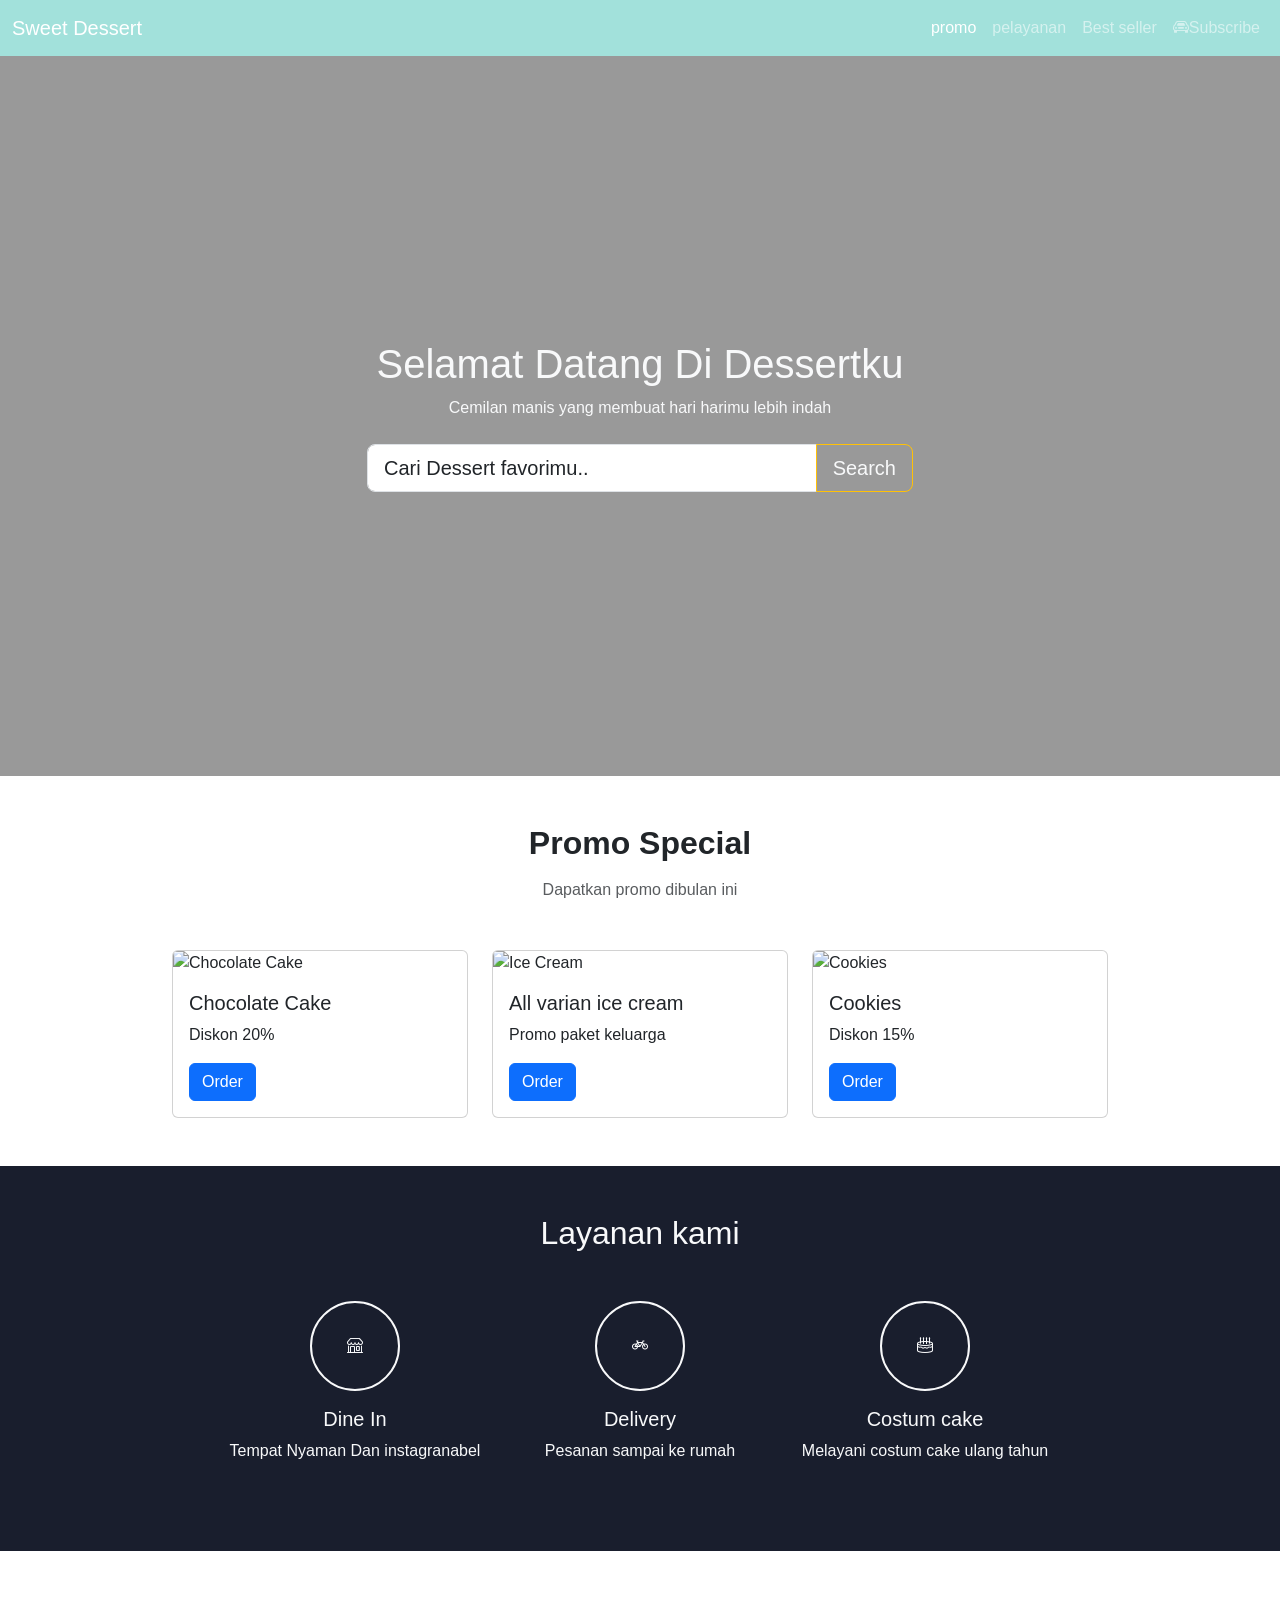
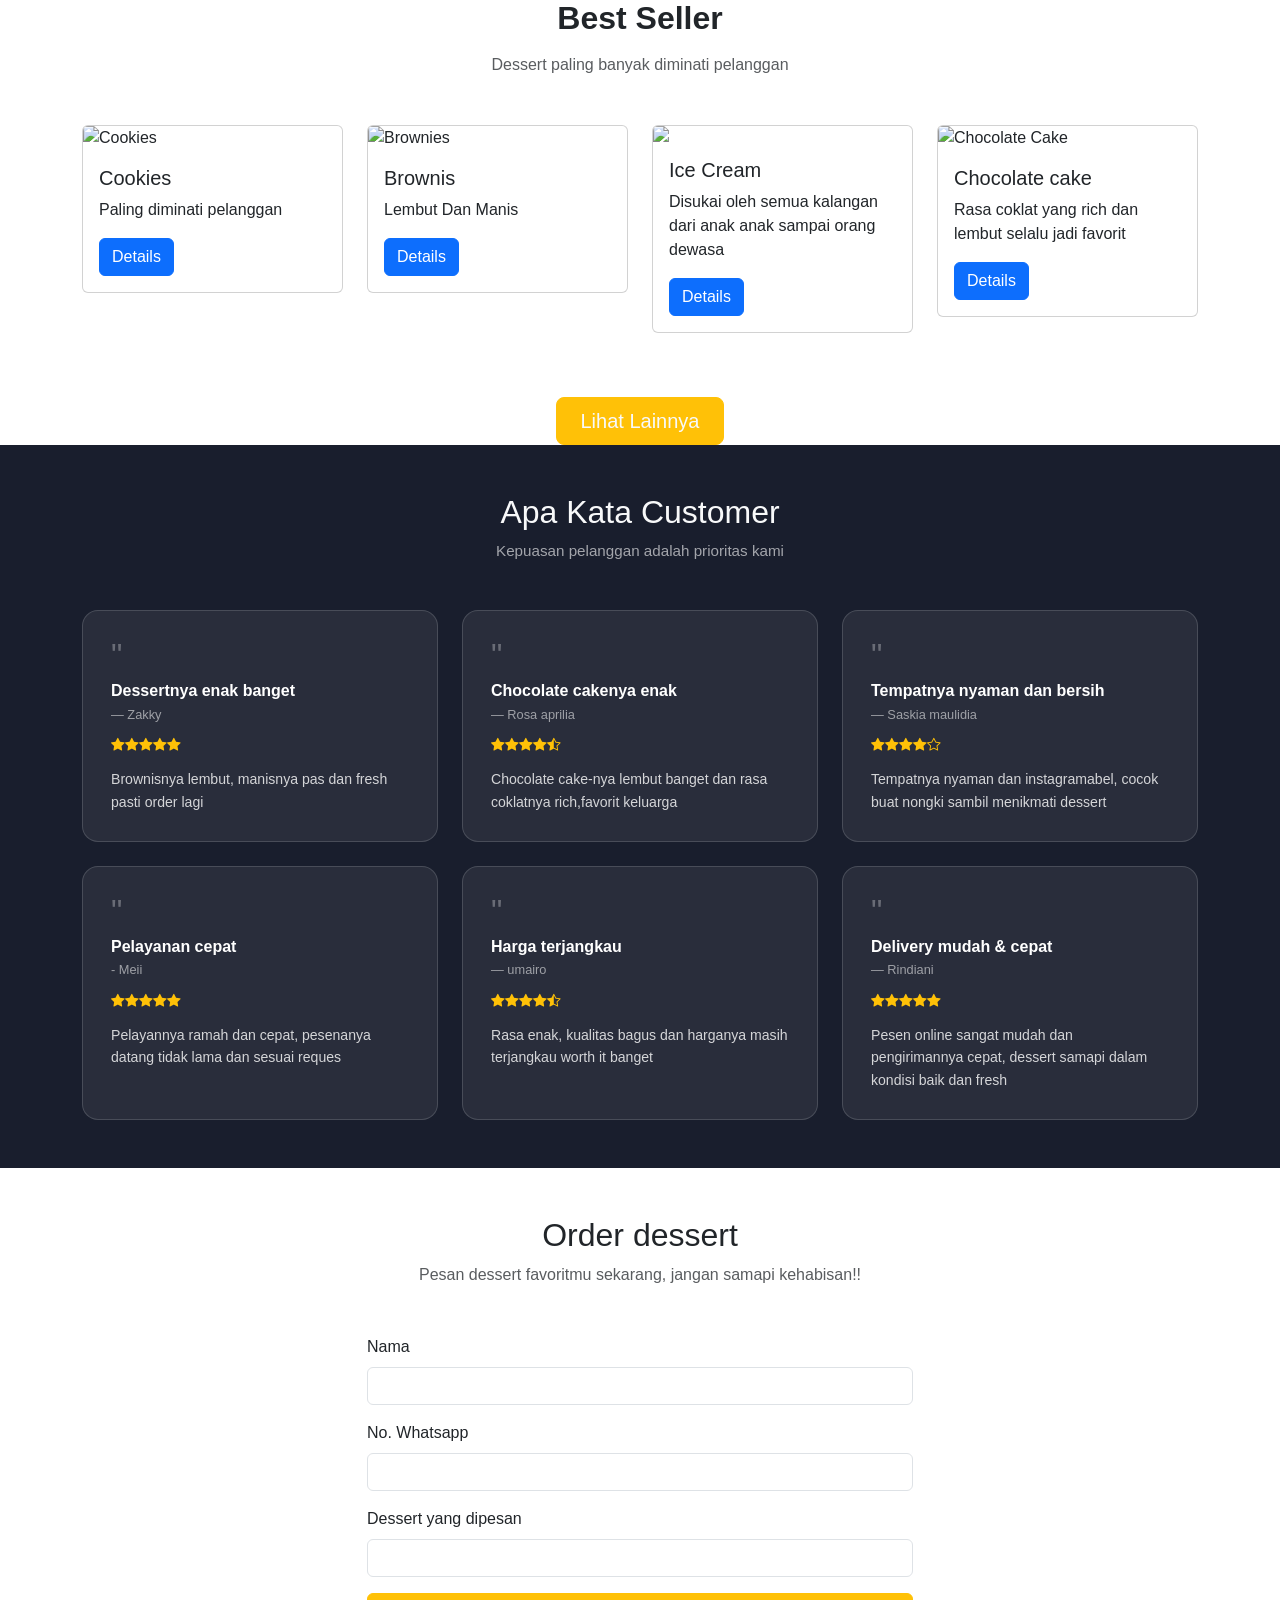
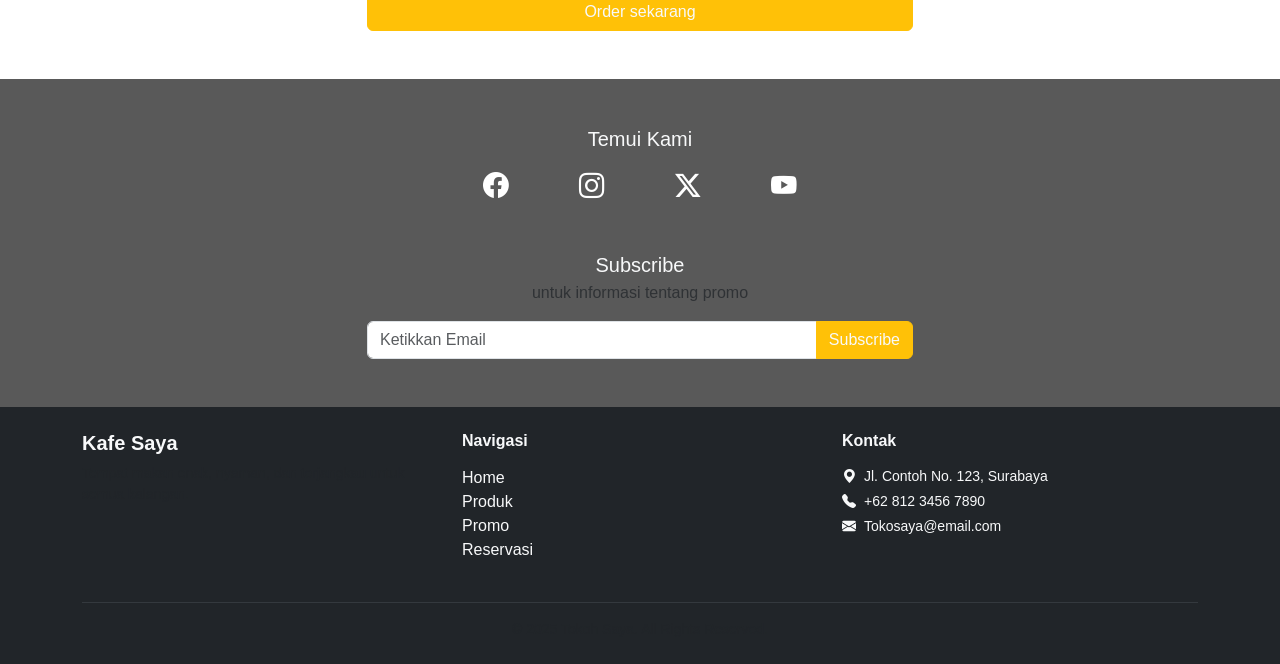
==== commit ddd6febe: "Add files via upload" ====
--- a/index.html
+++ b/index.html
@@ -74,8 +74,9 @@
 <!-- PROMO -->
 <div class="container-fluid py-5">
     <div class="container">
-        <h2 class="text-center mb-4">Promo Special</h2>
-        <h4 class="PROMO">Dapatkan promo di bulan ini</h4>
+        <h2 class="fw-bold mb-3 text-center">Promo Special</h2>
+        <p class="text-muted mb-5 text-center">Dapatkan promo dibulan ini</p>
+         </div>
 
         <div class="row justify-content-center">
 
@@ -164,8 +165,8 @@
 <!-- BEST SELLER -->
 <div class="container-fluid py-5">
     <div class="container">
-        <h2 class="text-center mb-4">Best Seller</h2>
-        <h4 style="text-align:center;">Dessert paling banyak diminati pelanggan</h4>
+        <h2 class="fw-bold mb-3 text-center">Best Seller</h2>
+        <p class="text-muted mb-5 text-center">Dessert paling banyak diminati pelanggan</p>
 
         <div class="row justify-content-center">
 
@@ -401,16 +402,16 @@
             <div class="col-md-4 mb-3 mb-md-0">
                 <h6 class="fw-bold mb-3">Navigasi</h6>
                 <ul class="list-unstyled">
-                    <li><a href="#" class="text-muted text-decoration-none">Home</a></li>
-                    <li><a href="#" class="text-muted text-decoration-none">Produk</a></li>
-                    <li><a href="#" class="text-muted text-decoration-none">Promo</a></li>
-                    <li><a href="#" class="text-muted text-decoration-none">Reservasi</a></li>
+                    <li><a href="#" class="text-light text-decoration-none">Home</a></li>
+                    <li><a href="#" class="text-light text-decoration-none">Produk</a></li>
+                    <li><a href="#" class="text-light text-decoration-none">Promo</a></li>
+                    <li><a href="#" class="text-light text-decoration-none">Reservasi</a></li>
                 </ul>
             </div>
             
             <div class="col-md-4">
                 <h6 class="fw-bold mb-3">Kontak</h6>
-                <ul class="list-unstyled text-muted small">
+                <ul class="list-unstyled text-light small">
                     <li class="mb-1"><i class="bi bi-geo-alt-fill me-2"></i>Jl. Contoh No. 123, Surabaya</li>
                     <li class="mb-1"><i class="bi bi-telephone-fill me-2"></i>+62 812 3456 7890</li>
                     <li><i class="bi bi-envelope-fill me-2"></i>Tokosaya@email.com</li>
